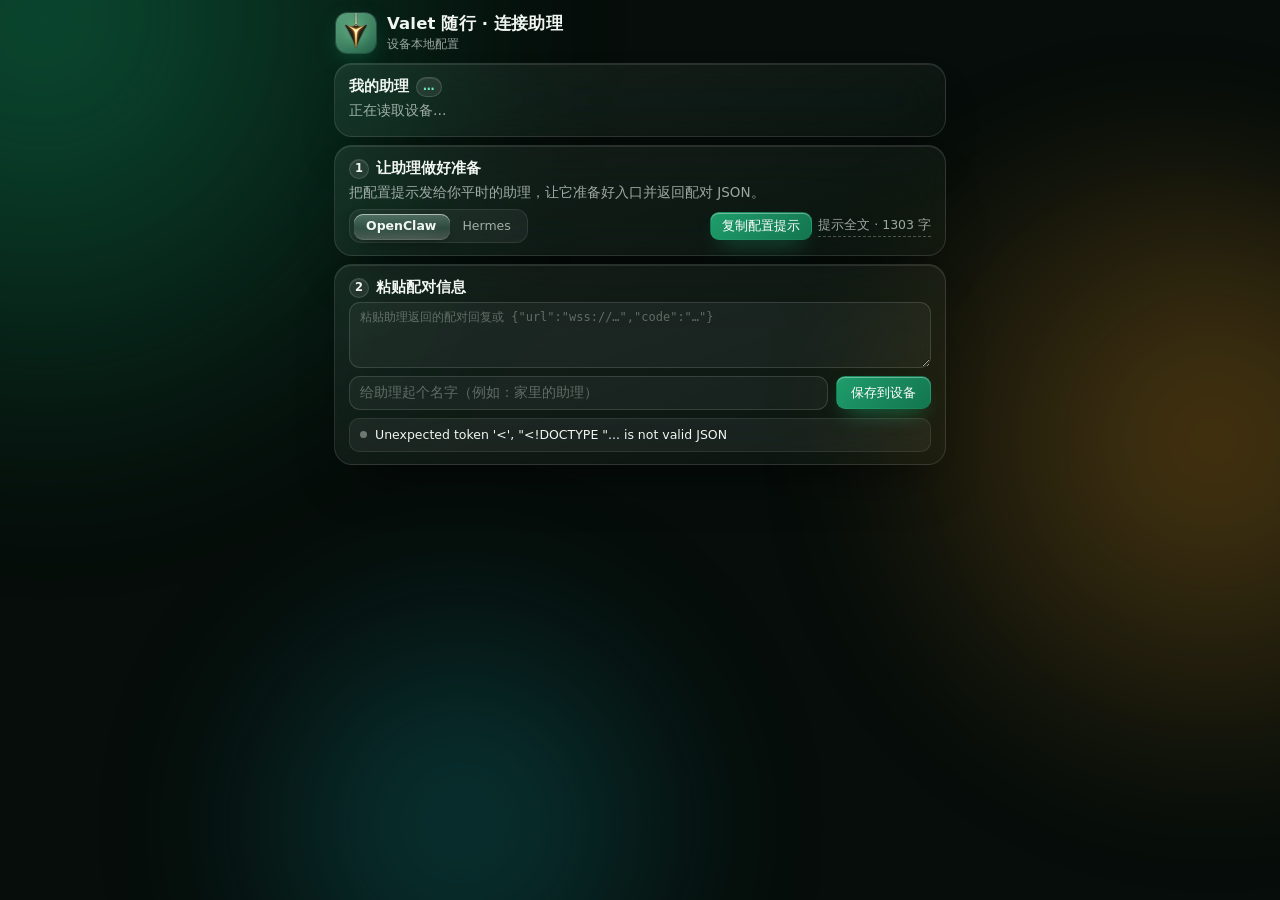
==== sim/valet_setup.html @ 517bbc26 "Setup page and sim: compact dark emerald glass UI, Valet badge icon, shared setup HTML" ====
<!doctype html><html lang="zh-CN"><meta charset="utf-8"><meta name="viewport" content="width=device-width,initial-scale=1,viewport-fit=cover"><meta name="color-scheme" content="dark"><meta name="theme-color" content="#060d0a"><title>Valet 随行 · 连接助理</title><link rel="icon" href="[data-uri]">
<style>
@property --a{syntax:'<angle>';inherits:false;initial-value:0deg}
:root{--ink:#f1f6f3;--sub:rgba(232,242,237,.66);--line:rgba(255,255,255,.11);--base:#060d0a;--ok:#34d399;--warn:#fbbf24;--bad:#fb7185;--accent:#6ee7b7;--accent-2:#34d399;--gold:#f6c467;--ease:cubic-bezier(.2,.8,.2,1)}
*{box-sizing:border-box}
html{scroll-behavior:smooth;background:var(--base)}
body{margin:0;min-height:100vh;color:var(--ink);font:13.5px/1.45 -apple-system,BlinkMacSystemFont,"PingFang SC","Hiragino Sans GB","Microsoft YaHei",system-ui,sans-serif;-webkit-font-smoothing:antialiased}
/* 背景：深松墨底上三团翠玉绿、暖琥珀金、青碧色柔光，暗色毛玻璃透出呼应图标的温润光泽 */
.ambient{position:fixed;inset:0;z-index:-1;overflow:hidden;pointer-events:none}
.ambient i{position:absolute;border-radius:50%;filter:blur(70px)}
.ambient .b1{width:64vmax;height:64vmax;left:-16vmax;top:-18vmax;background:radial-gradient(circle at 30% 30%,#108558 0,transparent 62%);opacity:.55;animation:drift 26s ease-in-out infinite alternate}
.ambient .b2{width:58vmax;height:58vmax;right:-18vmax;top:16vh;background:radial-gradient(circle at 60% 40%,#b4781e 0,transparent 60%);opacity:.42;animation:drift 32s ease-in-out infinite alternate-reverse}
.ambient .b3{width:52vmax;height:52vmax;left:10vw;bottom:-20vmax;background:radial-gradient(circle,#0d7478 0,transparent 60%);opacity:.45;animation:drift 38s ease-in-out infinite alternate}
@keyframes drift{to{transform:translate(6vmax,4vmax) scale(1.08)}}
main{max-width:640px;margin:auto;padding:12px 14px 20px}
button,input,textarea,select{font:inherit;color:inherit}
header{display:flex;align-items:center;gap:11px;margin:0 2px 10px}
.logo{width:40px;height:40px;border-radius:11px;display:block;flex:none;box-shadow:0 8px 22px -6px rgba(16,133,88,.55),0 0 0 1px rgba(255,255,255,.16)}
h1{font-size:16.5px;margin:0;letter-spacing:.01em;color:var(--ink)}
header p{margin:0;color:var(--sub);font-size:12px}
h2{font-size:14.5px;margin:0;color:var(--ink)}
p{margin:3px 0;color:var(--sub)}
.card{position:relative;margin:8px 0;padding:12px 14px;border-radius:18px;background:linear-gradient(160deg,rgba(255,255,255,.078),rgba(255,255,255,.03));border:1px solid var(--line);box-shadow:inset 0 1px 0 rgba(255,255,255,.1),0 28px 56px -28px rgba(0,0,0,.65);-webkit-backdrop-filter:blur(24px) saturate(1.65);backdrop-filter:blur(24px) saturate(1.65)}
.head{display:flex;align-items:center;gap:7px;margin-bottom:4px}
.num,.count{height:20px;border-radius:10px;display:inline-flex;align-items:center;justify-content:center;font-size:11.5px;font-weight:600;background:rgba(255,255,255,.08);color:var(--ink);border:1px solid rgba(255,255,255,.14);box-shadow:inset 0 1px 0 rgba(255,255,255,.1);flex:none}
.num{width:20px}
.count{min-width:20px;padding:0 6px;color:var(--accent)}
/* 聚光 + 倾斜（参照 printer.local） */
.spot{transform:perspective(1000px) rotateX(var(--rx,0deg)) rotateY(var(--ry,0deg));transition:transform .6s var(--ease)}
.spot.live{transition:transform .12s linear}
.spot::before,.spot::after{content:"";position:absolute;inset:0;border-radius:inherit;pointer-events:none;opacity:0;transition:opacity .5s var(--ease)}
.spot::before{background:radial-gradient(320px circle at var(--mx,50%) var(--my,50%),rgba(110,231,183,.13),transparent 60%)}
.spot::after{inset:-1px;padding:1px;background:radial-gradient(220px circle at var(--mx,50%) var(--my,50%),rgba(209,250,229,.9),rgba(246,196,103,.38) 42%,transparent 68%);-webkit-mask:linear-gradient(#000 0 0) content-box,linear-gradient(#000 0 0);-webkit-mask-composite:xor;mask:linear-gradient(#000 0 0) content-box exclude,linear-gradient(#000 0 0)}
.spot.live::before,.spot.live::after{opacity:1}
.spot>*{position:relative;z-index:1}
/* 助理卡片 */
.item{position:relative;margin-top:6px;padding:8px 11px;border-radius:13px;background:rgba(255,255,255,.045);border:1px solid var(--line);box-shadow:inset 0 1px 0 rgba(255,255,255,.07);display:flex;align-items:center;justify-content:space-between;gap:10px;flex-wrap:wrap}
.item-info{min-width:160px;flex:1}
.item.cur{background:linear-gradient(160deg,rgba(16,133,88,.22),rgba(246,196,103,.07));border-color:rgba(110,231,183,.3)}
.item h3{margin:0;font-size:14px;display:flex;align-items:center;gap:6px;flex-wrap:wrap;color:var(--ink)}
.tag{font-size:11px;font-weight:600;padding:0 7px;border-radius:7px;background:rgba(52,211,153,.18);color:#a7f3d0;border:1px solid rgba(110,231,183,.32)}
.meta{display:flex;align-items:center;gap:8px;flex-wrap:wrap;margin-top:1px}
.item small{color:var(--sub);overflow-wrap:anywhere;font-size:12px}
.state{display:inline-flex;align-items:center;gap:5px;font-size:12px;color:var(--sub)}
.state i{width:6px;height:6px;border-radius:50%;background:var(--ok);box-shadow:0 0 0 3px rgba(52,211,153,.16),0 0 10px rgba(52,211,153,.65)}
.state.off i{background:var(--warn);box-shadow:0 0 0 3px rgba(251,191,36,.16),0 0 10px rgba(251,191,36,.5)}
/* 边缘流光 */
.beam{position:absolute;inset:-1px;border-radius:inherit;padding:1.5px;pointer-events:none;z-index:2;background:conic-gradient(from var(--a),transparent 0 250deg,#5eead4 300deg,#6ee7b7 328deg,#f6c467 350deg,transparent 360deg);-webkit-mask:linear-gradient(#000 0 0) content-box,linear-gradient(#000 0 0);-webkit-mask-composite:xor;mask:linear-gradient(#000 0 0) content-box exclude,linear-gradient(#000 0 0);animation:beam 4.5s linear infinite}
.beam+.beam{filter:blur(10px);opacity:.75}
@keyframes beam{to{--a:360deg}}
/* 按钮 */
.actions{display:flex;flex-wrap:wrap;align-items:center;gap:6px;margin-top:6px}
.item .actions{margin-top:0}
.bar-row{display:flex;flex-wrap:wrap;align-items:center;justify-content:space-between;gap:8px;margin-top:6px}
.bar-row .actions{margin-top:0}
.btn{border:1px solid rgba(255,255,255,.14);background:rgba(255,255,255,.06);color:var(--ink);border-radius:9px;padding:4px 11px;font-size:12.5px;cursor:pointer;box-shadow:inset 0 1px 0 rgba(255,255,255,.09);transition:transform .2s var(--ease),background .2s,border-color .2s}
.btn:hover{background:rgba(255,255,255,.11);border-color:rgba(255,255,255,.24)}
.btn:active{transform:scale(.97)}
.btn.primary{border-color:transparent;color:#fff;background:linear-gradient(135deg,#1f9d6b,#13754f);box-shadow:inset 0 1px 0 rgba(255,255,255,.35),0 10px 22px -10px rgba(31,157,107,.85)}
.btn.primary:hover{filter:brightness(1.08)}
.btn.quiet{border-color:transparent;background:transparent;box-shadow:none;color:var(--sub);padding:4px 6px}
.btn.quiet:hover{color:var(--ink);background:rgba(255,255,255,.06)}
.btn.danger{color:#fff;background:rgba(239,68,68,.82);border-color:transparent}
.btn:disabled{opacity:.45;pointer-events:none}
.link{border:0;background:none;padding:2px 0;font-size:12.5px;color:var(--sub);cursor:pointer;display:inline-flex;align-items:center;gap:4px;border-bottom:1px dashed rgba(255,255,255,.26);border-radius:0}
.link:hover{color:var(--ink)}
/* 液态玻璃胶囊 */
.seg{position:relative;display:inline-flex;padding:3px;border-radius:12px;background:rgba(255,255,255,.05);border:1px solid rgba(255,255,255,.09)}
.seg button{position:relative;z-index:1;border:0;background:none;padding:4px 13px;border-radius:9px;font-size:12.5px;cursor:pointer;color:var(--sub);transition:color .3s}
.seg button[aria-pressed=true]{color:var(--ink);font-weight:600}
.cap{position:absolute;left:0;top:0;border-radius:9px;background:linear-gradient(rgba(180,245,215,.25),rgba(110,231,183,.09) 55%,rgba(255,255,255,.14));-webkit-backdrop-filter:blur(12px) saturate(1.9);backdrop-filter:blur(12px) saturate(1.9);box-shadow:inset 0 1px 0 rgba(255,255,255,.55),inset 0 -1px 1px rgba(255,255,255,.12),inset 0 0 12px rgba(255,255,255,.06),0 6px 18px -6px rgba(0,0,0,.55);pointer-events:none;transform-origin:center;will-change:transform}
textarea,input{display:block;width:100%;border:1px solid rgba(255,255,255,.13);border-radius:11px;padding:6px 10px;background:rgba(255,255,255,.045);color:var(--ink);outline:none;transition:border-color .2s,box-shadow .2s,background .2s}
textarea::placeholder,input::placeholder{color:rgba(232,242,237,.34)}
textarea:focus,input:focus{border-color:rgba(110,231,183,.65);background:rgba(255,255,255,.07);box-shadow:0 0 0 3px rgba(52,211,153,.18)}
textarea{min-height:48px;resize:vertical;font-family:ui-monospace,SFMono-Regular,Menlo,monospace;font-size:12px}
label{display:block;margin:6px 0 3px;font-size:12px;font-weight:600}
.save-row{display:flex;align-items:center;gap:8px;margin-top:8px}
.save-row input{flex:1;min-width:0}
.save-row .btn{flex:none;height:33px;padding:0 14px}
.status{display:flex;gap:8px;align-items:flex-start;margin-top:8px;padding:7px 10px;border-radius:10px;background:rgba(255,255,255,.05);border:1px solid rgba(255,255,255,.09);white-space:pre-wrap;overflow-wrap:anywhere;color:var(--ink);font-size:12.5px}
.status[hidden]{display:none}
.status i{flex:none;width:7px;height:7px;border-radius:50%;margin-top:5px;background:rgba(232,242,237,.4)}
.status.ok i{background:var(--ok);box-shadow:0 0 10px var(--ok)}.status.wait i{background:var(--warn);box-shadow:0 0 10px var(--warn);animation:pulse 1.4s ease-in-out infinite}.status.bad i{background:var(--bad);box-shadow:0 0 10px var(--bad)}
@keyframes pulse{50%{transform:scale(.6);opacity:.5}}
.note{font-size:12px}
.note:empty{display:none}
/* 原位展开 */
.veil{position:fixed;inset:0;z-index:40;background:rgba(4,10,7,.58);-webkit-backdrop-filter:blur(6px);backdrop-filter:blur(6px);opacity:0;transition:opacity .4s var(--ease)}
.veil.on{opacity:1}
.sheet{position:fixed;z-index:41;display:flex;flex-direction:column;overflow:hidden;background:rgba(14,28,22,.85);-webkit-backdrop-filter:blur(28px) saturate(1.8);backdrop-filter:blur(28px) saturate(1.8);border-radius:20px;border:1px solid rgba(255,255,255,.16);box-shadow:inset 0 1px 0 rgba(255,255,255,.14),0 30px 80px -20px rgba(0,0,0,.8)}
.sheet .in{display:flex;flex-direction:column;gap:10px;padding:16px;height:100%;opacity:0;transition:opacity .25s}
.sheet.open .in{opacity:1;transition-delay:.18s}
.sheet textarea{flex:1;min-height:0}
.sheet .bar{display:flex;align-items:center;gap:8px}
.sheet .bar h2{margin-right:auto}
.x{width:30px;height:30px;border-radius:50%;border:1px solid rgba(255,255,255,.14);background:rgba(255,255,255,.06);cursor:pointer;font-size:16px;line-height:1}
@media (prefers-reduced-motion:reduce){.beam,.ambient i{animation:none}.beam{--a:200deg}.spot,.spot.live{transform:none}html{scroll-behavior:auto}}
@media (max-width:480px){.card{padding:12px 13px;border-radius:16px}}
</style>
<div class="ambient" aria-hidden="true"><i class="b1"></i><i class="b2"></i><i class="b3"></i></div>
<main>
<header><img class="logo" src="[data-uri]" alt="Valet"><div><h1>Valet 随行 · 连接助理</h1><p>设备本地配置</p></div></header>
<section class="card spot" id="mine"><div class="head"><h2>我的助理</h2><span class="count" id="count">…</span></div><div id="list"><p>正在读取设备…</p></div></section>
<section class="card spot" id="prep"><div class="head"><span class="num">1</span><h2>让助理做好准备</h2></div><p>把配置提示发给你平时的助理，让它准备好入口并返回配对 JSON。</p>
<div class="bar-row"><div class="seg" id="backend" role="group" aria-label="助理类型"><span class="cap"></span><button data-v="openclaw" aria-pressed="true">OpenClaw</button><button data-v="hermes" aria-pressed="false">Hermes</button></div><div class="actions"><button id="copy" class="btn primary">复制配置提示</button><button id="more" class="link">提示全文 · <span id="len"></span> 字</button></div></div><p id="copied" class="note" role="status"></p></section>
<section class="card spot" id="paste"><div class="head"><span class="num">2</span><h2>粘贴配对信息</h2></div><textarea id="reply" rows="3" aria-label="配对信息" placeholder='粘贴助理返回的配对回复或 {"url":"wss://…","code":"…"}'></textarea><div class="save-row"><input id="name" maxlength="32" aria-label="助理名字" placeholder="给助理起个名字（例如：家里的助理）"><button id="save" class="btn primary">保存到设备</button></div><div class="status" id="statusBox" hidden><i></i><span id="status" role="status"></span></div></section>
</main>
<script>
const $=id=>document.getElementById(id);let token=location.hash.slice(1);if(!token)token=window.prompt('输入设备屏幕上的访问码')||'';history.replaceState(null,'',location.pathname);let busy=false;let current=[];let backend='openclaw';
const still=matchMedia('(prefers-reduced-motion:reduce)').matches,fine=matchMedia('(hover:hover) and (pointer:fine)').matches;
const prefix=`请在运行网关的主机上帮我配置 Valet 随行（Metalio E-Ink4 Plus）。我已安装并通过聊天窗口使用你的助手。先检查现有部署，复用正常配置；缺少组件时请实际检查项目文档。修改前备份，说明会影响当前连接的重启。不要自动升级宿主、购买资源或覆盖其他助手。\n\n设备仓库：https://github.com/vangie/valet-e-ink4-plus\n共享网关固定版本：v0.2.0，提交 d935cf3c90c51fd783d9d327cbfc86457771c83f\n正式包与 SHA256SUMS.txt：https://github.com/vangie/valet-gateway/releases/tag/v0.2.0\n插件包版本仍为 0.8.0，与共享仓库版本分开编号。\n固件使用 Passport v1 签名设备协议，支持提问和实时通话。请使用共享网关项目 https://github.com/vangie/valet-gateway 中的匹配插件，保留原有 Passport 兼容性。首次连接可能需要批准新设备；网页保存配置不等于设备语音测试通过。\n\n`;
function promptText(){return prefix+(backend==='openclaw'?`后端是 OpenClaw。参考 https://github.com/vangie/valet-gateway 的 tools/openclaw 文档，确认实际 Release、插件兼容范围及 passport-realtime、/passport/v1 接口。若需安装，按固定版本文档安装并核对发布校验信息，不能只凭插件名猜安装命令。确认插件与公网入口就绪后，再使用该版本支持的 openclaw qr --json --no-ascii --limited --url '<实际已验证的公网 WSS 地址>' 获取 gatewayUrl 与 setupCode。不要输出管理员 token。`:`后端是 Hermes。参考 https://github.com/vangie/valet-gateway 的 tools/hermes 文档，核对活动 home/profile 和实际插件版本。按版本文档启用 ai-passport-hermes 平台。配对使用该插件实际存在的 passport_auth.py 和活动 home；先核对 --help，再执行 pair --url '<实际已验证的公网 WSS 地址>'。不要套用 OpenClaw 的 qr 命令。`)+`\n\n网络：设备会通过 Wi-Fi 或 4G 直连。复用证书有效、持久的公网 wss:// 入口，保留真实端口与 WebSocket 路径。检查 DNS、TLS、WebSocket 升级与鉴权挑战；HTTP 网页可打开不代表语音可用。不得关闭证书校验或允许匿名访问。缺少登录或资源时明确指出我需要做的一步。\n\n能力：分别报告提问、实时语音和工具调用是否就绪，缺少实时语音不影响保存配置。阅读上下文与带书通话由 v0.2.0 能力协商启用，按书与独立会话隔离。问答播报在插件内选择 OpenAI speech，复用已有私有凭据文件或环境变量，不改全局 TTS；不要宣称未经设备验收的能力已实测。正文不默认写长期记忆。\n\n回复：简要报告实际版本、复用或新增项、尚未验证的事项。成功签发后提供一行真实 JSON：{"url":"gatewayUrl 实际值","code":"setupCode 实际值"}，另给助理名称。配对码应包含 url 与 bootstrapToken，可带 oc-pair:// 前缀。不要输出模型 Key、隧道密钥、长期 device token，不使用第三方二维码服务。受阻时只报告阻碍，不编造配对码。`}
// 液态玻璃胶囊：滑向新位置，途中沿移动方向拉长，到位弹一下
function glass(track){const cap=track.querySelector('.cap');let x=null;return(el,anim=true)=>{const t=track.getBoundingClientRect(),r=el.getBoundingClientRect(),nx=r.left-t.left;Object.assign(cap.style,{width:r.width+'px',height:r.height+'px',top:(r.top-t.top)+'px'});const to=`translateX(${nx}px)`;if(x===null||!anim||still||Math.abs(nx-x)<1){cap.getAnimations().forEach(a=>a.cancel());cap.style.transform=to;x=nx;return}const d=nx-x,s=1+Math.min(Math.abs(d)/r.width*.5,.8),o=Math.sign(d)*Math.min(10,Math.abs(d)*.12);const io='cubic-bezier(.45,0,.25,1)',sp='cubic-bezier(.3,.6,.4,1)';cap.animate([{transform:`translateX(${x}px)`,easing:io},{transform:`translateX(${x+d*.55}px) scaleX(${s}) scaleY(.9)`,offset:.4,easing:io},{transform:`translateX(${nx+o}px) scaleX(.94) scaleY(1.06)`,offset:.68,easing:sp},{transform:`translateX(${nx-o*.3}px) scaleX(1.02) scaleY(.98)`,offset:.85,easing:sp},{transform:to}],{duration:680});cap.style.transform=to;x=nx}}
const segCap=glass($('backend'));
function setBackend(v,anim){backend=v;for(const b of $('backend').querySelectorAll('button'))b.setAttribute('aria-pressed',b.dataset.v===v);segCap($('backend').querySelector(`[data-v=${v}]`),anim);$('len').textContent=promptText().length;if(sheet)sheet.querySelector('textarea').value=promptText()}
$('backend').onclick=e=>{const b=e.target.closest('button');if(b&&b.dataset.v!==backend)setBackend(b.dataset.v,true)};
// 聚光 + 不超过 4 度的倾斜，移开平滑复原
function rest(el){el.classList.remove('live');el.style.setProperty('--rx','0deg');el.style.setProperty('--ry','0deg')}
function spot(el){if(!fine||still)return;el.addEventListener('pointermove',e=>{if(e.target.closest('.spot')!==el)return rest(el);const r=el.getBoundingClientRect(),px=(e.clientX-r.left)/r.width,py=(e.clientY-r.top)/r.height;el.classList.add('live');el.style.setProperty('--mx',px*100+'%');el.style.setProperty('--my',py*100+'%');el.style.setProperty('--ry',((px-.5)*8).toFixed(2)+'deg');el.style.setProperty('--rx',((.5-py)*8).toFixed(2)+'deg')});el.addEventListener('pointerleave',()=>rest(el))}
document.querySelectorAll('.spot').forEach(spot);
// 复制提示
$('copy').onclick=async()=>{try{await navigator.clipboard.writeText(promptText());$('copied').textContent='已复制。发给你平时聊天的助理，再把它返回的配对信息粘到下面。'}catch{openSheet(true);$('copied').textContent='本地 HTTP 网页需要手动复制：提示全文已选中，请使用系统的复制菜单。'}};
// 点击原位放大为详情，关闭原路收回
let sheet=null,veil=null,origin=null;
function rectOf(r){return{left:r.left+'px',top:r.top+'px',width:r.width+'px',height:r.height+'px'}}
function target(){const w=Math.min(innerWidth-32,640),h=Math.min(innerHeight-48,620);return{left:(innerWidth-w)/2+'px',top:(innerHeight-h)/2+'px',width:w+'px',height:h+'px'}}
function openSheet(select){if(sheet)return;origin=$('more');const from=origin.getBoundingClientRect();veil=document.createElement('div');veil.className='veil';veil.onclick=closeSheet;sheet=document.createElement('div');sheet.className='sheet';sheet.setAttribute('role','dialog');sheet.setAttribute('aria-label','提示全文');sheet.innerHTML='<div class="in"><div class="bar"><h2>提示全文</h2><button class="btn primary" data-c>复制</button><button class="x" data-x aria-label="关闭">×</button></div><textarea readonly></textarea><p class="note">发给你平时聊天的助理。提示里没有任何密钥。</p></div>';sheet.querySelector('textarea').value=promptText();sheet.querySelector('[data-x]').onclick=closeSheet;sheet.querySelector('[data-c]').onclick=()=>$('copy').click();document.body.append(veil,sheet);const end=target();Object.assign(sheet.style,end);origin.style.visibility='hidden';requestAnimationFrame(()=>{veil.classList.add('on');sheet.classList.add('open')});if(!still)sheet.animate([{...rectOf(from),borderRadius:'10px',opacity:.6},{...end,borderRadius:'22px',opacity:1}],{duration:480,easing:'cubic-bezier(.2,.9,.25,1.05)'});const ta=sheet.querySelector('textarea');if(select)setTimeout(()=>{ta.focus();ta.select()},still?0:420)}
function closeSheet(){if(!sheet)return;const s=sheet,v=veil;sheet=veil=null;s.classList.remove('open');v.classList.remove('on');const done=()=>{s.remove();v.remove();origin.style.visibility=''};if(still)return done();const to=origin.getBoundingClientRect();s.animate([{left:s.style.left,top:s.style.top,width:s.style.width,height:s.style.height,borderRadius:'22px',opacity:1},{...rectOf(to),borderRadius:'10px',opacity:.4}],{duration:380,easing:'cubic-bezier(.4,0,.2,1)'}).onfinish=done}
$('more').onclick=()=>openSheet(false);addEventListener('keydown',e=>{if(e.key==='Escape')closeSheet()});addEventListener('resize',()=>{if(sheet)Object.assign(sheet.style,target())});
// 设备接口
// 嵌在模拟界面（sim/）里时走它给的假接口；单独打开时就是设备
let send=(u,o)=>fetch(u,o);try{if(parent!==window&&parent.ValetSetupApi)send=parent.ValetSetupApi}catch{}
async function request(method='GET',data){const r=await send('/api/assistants',{method,headers:{'X-Valet-Setup':token,...(data?{'Content-Type':'application/json'}:{})},...(data?{body:JSON.stringify(data)}:{})});const result=await r.json();if(!r.ok)throw Error(result.error||'设备返回错误');return result}
function message(text,paired){const box=$('statusBox');if(!text){box.hidden=true;return}box.hidden=false;$('status').textContent=text;box.className='status '+(paired||/已连接/.test(text)?'ok':/正在|请在助理|已保存|稍候/.test(text)?'wait':/未保存|错误|失败|连不上|过期|繁忙|请粘贴|起个名字/.test(text)?'bad':'')}
function button(text,fn,cls=''){const b=document.createElement('button');b.className='btn '+cls;b.textContent=text;b.onclick=fn;return b}
function el(tag,cls,text){const e=document.createElement(tag);if(cls)e.className=cls;if(text!=null)e.textContent=text;return e}
function host(url){try{return new URL(url).host}catch{return url}}
let removing=null,removeTimer;
async function load(){const data=await request();current=data.items;busy=data.saving;$('save').disabled=busy;$('count').textContent=data.items.length;$('list').replaceChildren();for(const a of data.items){const cur=a.id===data.active,row=el('article','item spot'+(cur?' cur':''));if(cur&&!still)row.append(el('i','beam'),el('i','beam'));const info=el('div','item-info'),h=el('h3',null,a.name);if(cur)h.append(el('span','tag','当前使用'));const st=el('span','state'+(a.paired?'':' off'));st.append(el('i'),document.createTextNode(a.paired?'已连接':'还没连上'));const meta=el('div','meta');meta.append(el('small',null,a.backend+' · '+host(a.url)),st);info.append(h,meta);const actions=el('div','actions');if(!cur)actions.append(button('使用',()=>mutate({action:'select',id:a.id})));actions.append(button('改名',()=>{const name=(window.prompt('新的名字（最多 32 个字）',a.name)||'').trim();if(name&&name!==a.name)mutate({action:'rename',id:a.id,name})}));actions.append(removing===a.id?button('确认移除',()=>{removing=null;mutate({action:'remove',id:a.id})},'danger'):button('移除',()=>{removing=a.id;clearTimeout(removeTimer);removeTimer=setTimeout(()=>{removing=null;load().catch(()=>{})},4000);load().catch(()=>{})},'quiet'));row.append(info,actions);spot(row);$('list').append(row)}if(!data.items.length)$('list').replaceChildren(el('p',null,'还没有助理，在下面添加第一个。'));if(data.note)message(data.note,data.paired);return data}
async function mutate(data){if(busy)return;busy=true;$('save').disabled=true;try{await request('POST',data);message('正在保存…');let result;for(let i=0;i<20;i++){await new Promise(r=>setTimeout(r,500));result=await load();if(!result.saving)break}if(result?.saving)message('设备仍在保存，请稍候；不要重复提交。');if(data.action==='add'&&!result?.saving&&!result?.note.startsWith('未保存')){$('reply').value='';watch()}}catch(e){message(e.message)}finally{busy=false;$('save').disabled=false}}
let watching=false;async function watch(){if(watching)return;watching=true;try{for(let i=0;i<150;i++){await new Promise(r=>setTimeout(r,2000));if(busy)continue;const d=await load();if(d.paired||!(d.note.startsWith('请在助理')||d.note.startsWith('已保存')||d.note.startsWith('连不上')))break}}catch(e){message(e.message)}finally{watching=false}}
$('save').onclick=()=>{try{const raw=$('reply').value.trim();let reply;try{reply=JSON.parse(raw)}catch{const candidates=raw.match(/\{[^{}]*\}/g)||[];reply=candidates.map(s=>{try{return JSON.parse(s)}catch{return null}}).find(v=>v&&(v.url||v.gatewayUrl)&&(v.code||v.setupCode));if(!reply)throw Error('请粘贴包含 url 和 code 的配对 JSON')}const name=$('name').value.trim();if(!name)throw Error('先给助理起个名字');mutate({action:'add',id:'new',name,backend:backend==='hermes'?'hermes':'openclaw',url:reply.url||reply.gatewayUrl||'',code:reply.code||reply.setupCode||''})}catch(e){message(e.message)}};
setBackend('openclaw',false);addEventListener('resize',()=>setBackend(backend,false));
load().catch(e=>message(e.message));
</script></html>
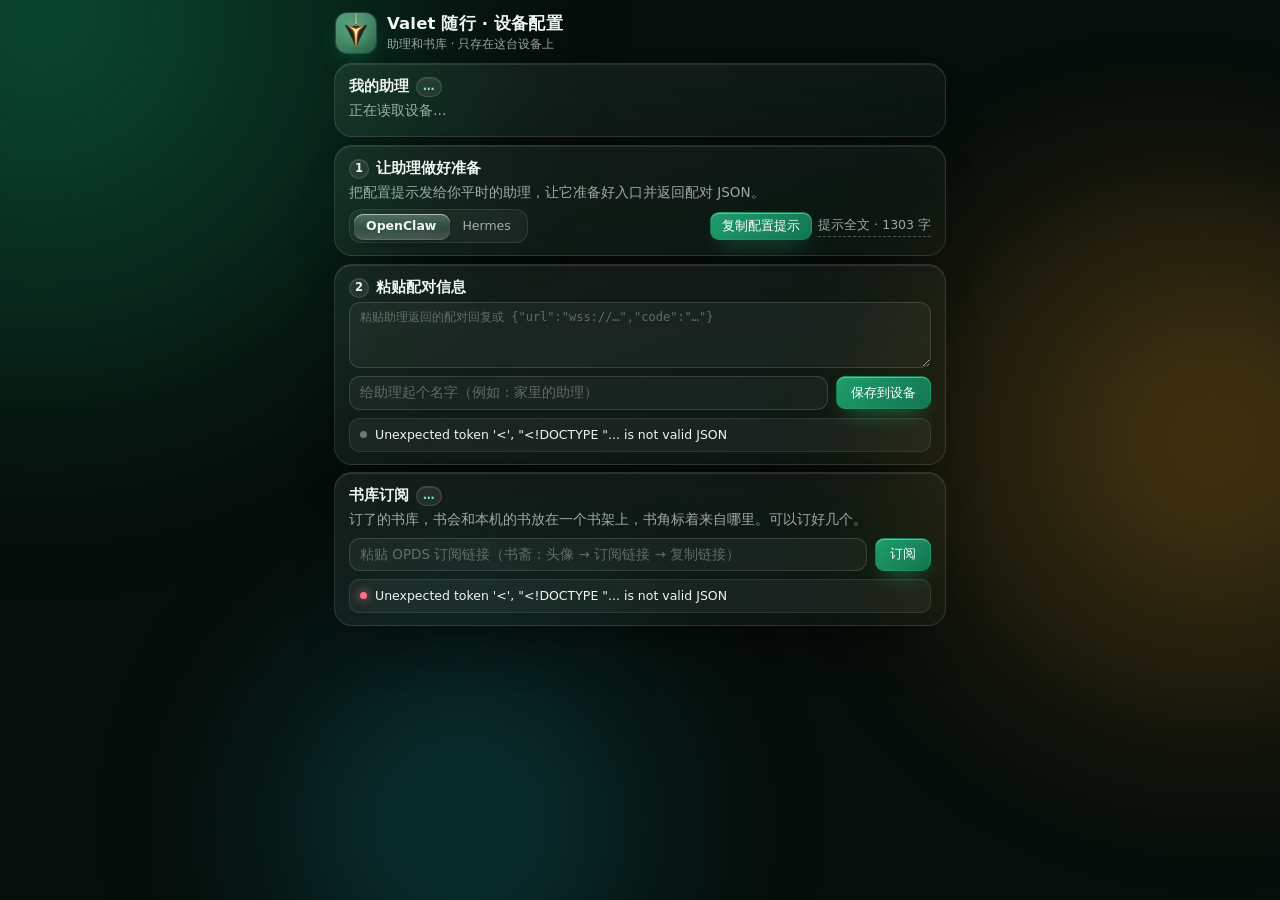
==== commit 92551315: "Setup page: 书库订阅 card The device's setup page gets a 书库订阅 card next to the assistants: it lists the " ====
--- a/sim/valet_setup.html
+++ b/sim/valet_setup.html
@@ -99,14 +99,15 @@
 </style>
 <div class="ambient" aria-hidden="true"><i class="b1"></i><i class="b2"></i><i class="b3"></i></div>
 <main>
-<header><img class="logo" src="[data-uri]" alt="Valet"><div><h1>Valet 随行 · 连接助理</h1><p>设备本地配置</p></div></header>
+<header><img class="logo" src="[data-uri]" alt="Valet"><div><h1>Valet 随行 · 设备配置</h1><p>助理和书库 · 只存在这台设备上</p></div></header>
 <section class="card spot" id="mine"><div class="head"><h2>我的助理</h2><span class="count" id="count">…</span></div><div id="list"><p>正在读取设备…</p></div></section>
 <section class="card spot" id="prep"><div class="head"><span class="num">1</span><h2>让助理做好准备</h2></div><p>把配置提示发给你平时的助理，让它准备好入口并返回配对 JSON。</p>
 <div class="bar-row"><div class="seg" id="backend" role="group" aria-label="助理类型"><span class="cap"></span><button data-v="openclaw" aria-pressed="true">OpenClaw</button><button data-v="hermes" aria-pressed="false">Hermes</button></div><div class="actions"><button id="copy" class="btn primary">复制配置提示</button><button id="more" class="link">提示全文 · <span id="len"></span> 字</button></div></div><p id="copied" class="note" role="status"></p></section>
 <section class="card spot" id="paste"><div class="head"><span class="num">2</span><h2>粘贴配对信息</h2></div><textarea id="reply" rows="3" aria-label="配对信息" placeholder='粘贴助理返回的配对回复或 {"url":"wss://…","code":"…"}'></textarea><div class="save-row"><input id="name" maxlength="32" aria-label="助理名字" placeholder="给助理起个名字（例如：家里的助理）"><button id="save" class="btn primary">保存到设备</button></div><div class="status" id="statusBox" hidden><i></i><span id="status" role="status"></span></div></section>
+<section class="card spot" id="library"><div class="head"><h2>书库订阅</h2><span class="count" id="libCount">…</span></div><p>订了的书库，书会和本机的书放在一个书架上，书角标着来自哪里。可以订好几个。</p><div id="libList"></div><div class="save-row"><input id="libUrl" aria-label="订阅链接" placeholder="粘贴 OPDS 订阅链接（书斋：头像 → 订阅链接 → 复制链接）"><button id="libAdd" class="btn primary">订阅</button></div><div class="status" id="libBox" hidden><i></i><span id="libStatus" role="status"></span></div></section>
 </main>
 <script>
-const $=id=>document.getElementById(id);let token=location.hash.slice(1);if(!token)token=window.prompt('输入设备屏幕上的访问码')||'';history.replaceState(null,'',location.pathname);let busy=false;let current=[];let backend='openclaw';
+const $=id=>document.getElementById(id);const jumpTo=new URLSearchParams(location.search).get('to');let token=location.hash.slice(1);if(!token)token=window.prompt('输入设备屏幕上的访问码')||'';history.replaceState(null,'',location.pathname);let busy=false;let current=[];let backend='openclaw';
 const still=matchMedia('(prefers-reduced-motion:reduce)').matches,fine=matchMedia('(hover:hover) and (pointer:fine)').matches;
 const prefix=`请在运行网关的主机上帮我配置 Valet 随行（Metalio E-Ink4 Plus）。我已安装并通过聊天窗口使用你的助手。先检查现有部署，复用正常配置；缺少组件时请实际检查项目文档。修改前备份，说明会影响当前连接的重启。不要自动升级宿主、购买资源或覆盖其他助手。\n\n设备仓库：https://github.com/vangie/valet-e-ink4-plus\n共享网关固定版本：v0.2.0，提交 d935cf3c90c51fd783d9d327cbfc86457771c83f\n正式包与 SHA256SUMS.txt：https://github.com/vangie/valet-gateway/releases/tag/v0.2.0\n插件包版本仍为 0.8.0，与共享仓库版本分开编号。\n固件使用 Passport v1 签名设备协议，支持提问和实时通话。请使用共享网关项目 https://github.com/vangie/valet-gateway 中的匹配插件，保留原有 Passport 兼容性。首次连接可能需要批准新设备；网页保存配置不等于设备语音测试通过。\n\n`;
 function promptText(){return prefix+(backend==='openclaw'?`后端是 OpenClaw。参考 https://github.com/vangie/valet-gateway 的 tools/openclaw 文档，确认实际 Release、插件兼容范围及 passport-realtime、/passport/v1 接口。若需安装，按固定版本文档安装并核对发布校验信息，不能只凭插件名猜安装命令。确认插件与公网入口就绪后，再使用该版本支持的 openclaw qr --json --no-ascii --limited --url '<实际已验证的公网 WSS 地址>' 获取 gatewayUrl 与 setupCode。不要输出管理员 token。`:`后端是 Hermes。参考 https://github.com/vangie/valet-gateway 的 tools/hermes 文档，核对活动 home/profile 和实际插件版本。按版本文档启用 ai-passport-hermes 平台。配对使用该插件实际存在的 passport_auth.py 和活动 home；先核对 --help，再执行 pair --url '<实际已验证的公网 WSS 地址>'。不要套用 OpenClaw 的 qr 命令。`)+`\n\n网络：设备会通过 Wi-Fi 或 4G 直连。复用证书有效、持久的公网 wss:// 入口，保留真实端口与 WebSocket 路径。检查 DNS、TLS、WebSocket 升级与鉴权挑战；HTTP 网页可打开不代表语音可用。不得关闭证书校验或允许匿名访问。缺少登录或资源时明确指出我需要做的一步。\n\n能力：分别报告提问、实时语音和工具调用是否就绪，缺少实时语音不影响保存配置。阅读上下文与带书通话由 v0.2.0 能力协商启用，按书与独立会话隔离。问答播报在插件内选择 OpenAI speech，复用已有私有凭据文件或环境变量，不改全局 TTS；不要宣称未经设备验收的能力已实测。正文不默认写长期记忆。\n\n回复：简要报告实际版本、复用或新增项、尚未验证的事项。成功签发后提供一行真实 JSON：{"url":"gatewayUrl 实际值","code":"setupCode 实际值"}，另给助理名称。配对码应包含 url 与 bootstrapToken，可带 oc-pair:// 前缀。不要输出模型 Key、隧道密钥、长期 device token，不使用第三方二维码服务。受阻时只报告阻碍，不编造配对码。`}
@@ -143,4 +144,12 @@
 $('save').onclick=()=>{try{const raw=$('reply').value.trim();let reply;try{reply=JSON.parse(raw)}catch{const candidates=raw.match(/\{[^{}]*\}/g)||[];reply=candidates.map(s=>{try{return JSON.parse(s)}catch{return null}}).find(v=>v&&(v.url||v.gatewayUrl)&&(v.code||v.setupCode));if(!reply)throw Error('请粘贴包含 url 和 code 的配对 JSON')}const name=$('name').value.trim();if(!name)throw Error('先给助理起个名字');mutate({action:'add',id:'new',name,backend:backend==='hermes'?'hermes':'openclaw',url:reply.url||reply.gatewayUrl||'',code:reply.code||reply.setupCode||''})}catch(e){message(e.message)}};
 setBackend('openclaw',false);addEventListener('resize',()=>setBackend(backend,false));
 load().catch(e=>message(e.message));
+// 书库订阅：/api/libraries。链接里带着这个人的密钥，页面上只显示地址的主机名。
+async function libRequest(method='GET',data){const r=await send('/api/libraries',{method,headers:{'X-Valet-Setup':token,...(data?{'Content-Type':'application/json'}:{})},...(data?{body:JSON.stringify(data)}:{})});const result=await r.json();if(!r.ok)throw Error(result.error||'设备返回错误');return result}
+function libMessage(text,kind){const box=$('libBox');if(!text){box.hidden=true;return}box.hidden=false;$('libStatus').textContent=text;box.className='status '+(kind||'')}
+let libRemoving=null,libTimer;
+async function libLoad(){const data=await libRequest();$('libCount').textContent=data.items.length;$('libList').replaceChildren();for(const b of data.items){const row=el('article','item spot'),info=el('div','item-info'),h=el('h3',null,b.name);h.append(el('span','tag',b.rich?'带进度':'OPDS'));const meta=el('div','meta');meta.append(el('small',null,host(b.url)+(b.member?' · '+b.member:'')));info.append(h,meta);const actions=el('div','actions');actions.append(libRemoving===b.id?button('确认移除',async()=>{libRemoving=null;try{await libRequest('POST',{action:'remove',id:b.id});libMessage('');await libLoad()}catch(e){libMessage(e.message,'bad')}},'danger'):button('移除',()=>{libRemoving=b.id;clearTimeout(libTimer);libTimer=setTimeout(()=>{libRemoving=null;libLoad().catch(()=>{})},4000);libLoad().catch(()=>{})},'quiet'));row.append(info,actions);spot(row);$('libList').append(row)}if(!data.items.length)$('libList').replaceChildren(el('p',null,'还没有订阅书库。'));return data}
+$('libAdd').onclick=async()=>{const url=$('libUrl').value.trim();if(!/^https?:\/\/\S+$/i.test(url))return libMessage('请粘贴 http 或 https 开头的订阅链接','bad');$('libAdd').disabled=true;libMessage('设备正在打开这个书库…','wait');try{const r=await libRequest('POST',{action:'add',url});$('libUrl').value='';libMessage('已订阅「'+r.name+'」。回到设备的书架就能看到它的书。','ok');await libLoad()}catch(e){libMessage(e.message,'bad')}finally{$('libAdd').disabled=false}};
+libLoad().catch(e=>libMessage(e.message,'bad'));
+if(jumpTo==='library')setTimeout(()=>$('library').scrollIntoView({block:'start'}),300);
 </script></html>
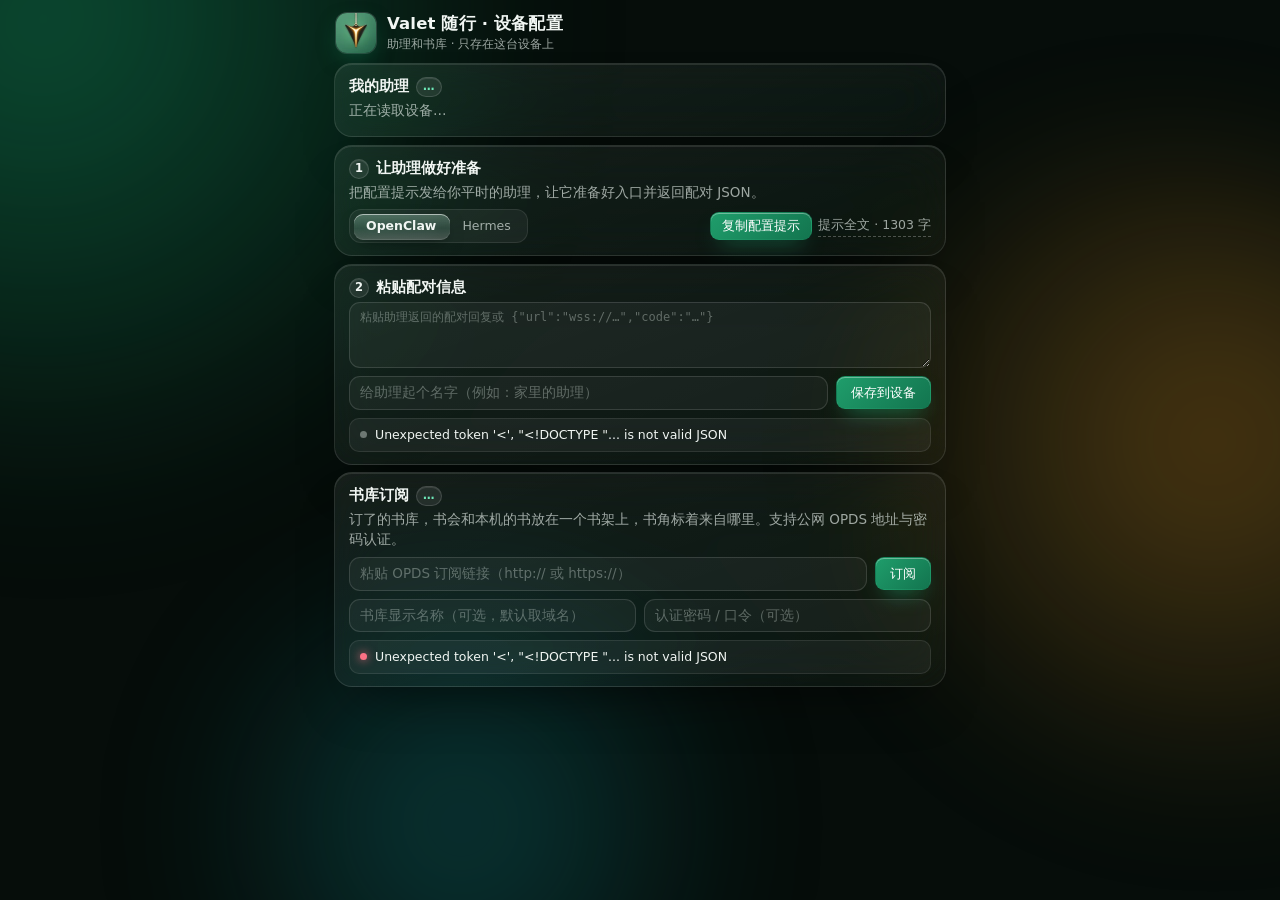
==== commit 672de062: "feat(shelf): add top-level book search, clean library config, and support OPDS auth" ====
--- a/sim/valet_setup.html
+++ b/sim/valet_setup.html
@@ -104,7 +104,7 @@
 <section class="card spot" id="prep"><div class="head"><span class="num">1</span><h2>让助理做好准备</h2></div><p>把配置提示发给你平时的助理，让它准备好入口并返回配对 JSON。</p>
 <div class="bar-row"><div class="seg" id="backend" role="group" aria-label="助理类型"><span class="cap"></span><button data-v="openclaw" aria-pressed="true">OpenClaw</button><button data-v="hermes" aria-pressed="false">Hermes</button></div><div class="actions"><button id="copy" class="btn primary">复制配置提示</button><button id="more" class="link">提示全文 · <span id="len"></span> 字</button></div></div><p id="copied" class="note" role="status"></p></section>
 <section class="card spot" id="paste"><div class="head"><span class="num">2</span><h2>粘贴配对信息</h2></div><textarea id="reply" rows="3" aria-label="配对信息" placeholder='粘贴助理返回的配对回复或 {"url":"wss://…","code":"…"}'></textarea><div class="save-row"><input id="name" maxlength="32" aria-label="助理名字" placeholder="给助理起个名字（例如：家里的助理）"><button id="save" class="btn primary">保存到设备</button></div><div class="status" id="statusBox" hidden><i></i><span id="status" role="status"></span></div></section>
-<section class="card spot" id="library"><div class="head"><h2>书库订阅</h2><span class="count" id="libCount">…</span></div><p>订了的书库，书会和本机的书放在一个书架上，书角标着来自哪里。可以订好几个。</p><div id="libList"></div><div class="save-row"><input id="libUrl" aria-label="订阅链接" placeholder="粘贴 OPDS 订阅链接（书斋：头像 → 订阅链接 → 复制链接）"><button id="libAdd" class="btn primary">订阅</button></div><div class="status" id="libBox" hidden><i></i><span id="libStatus" role="status"></span></div></section>
+<section class="card spot" id="library"><div class="head"><h2>书库订阅</h2><span class="count" id="libCount">…</span></div><p>订了的书库，书会和本机的书放在一个书架上，书角标着来自哪里。支持公网 OPDS 地址与密码认证。</p><div id="libList"></div><div class="save-row"><input id="libUrl" aria-label="订阅链接" placeholder="粘贴 OPDS 订阅链接（http:// 或 https://）"><button id="libAdd" class="btn primary">订阅</button></div><div class="save-row" style="margin-top:8px"><input id="libName" maxlength="24" aria-label="书库名称" placeholder="书库显示名称（可选，默认取域名）"><input id="libPass" type="password" maxlength="64" aria-label="认证密码或口令" placeholder="认证密码 / 口令（可选）"></div><div class="status" id="libBox" hidden><i></i><span id="libStatus" role="status"></span></div></section>
 </main>
 <script>
 const $=id=>document.getElementById(id);const jumpTo=new URLSearchParams(location.search).get('to');let token=location.hash.slice(1);if(!token)token=window.prompt('输入设备屏幕上的访问码')||'';history.replaceState(null,'',location.pathname);let busy=false;let current=[];let backend='openclaw';
@@ -148,8 +148,8 @@
 async function libRequest(method='GET',data){const r=await send('/api/libraries',{method,headers:{'X-Valet-Setup':token,...(data?{'Content-Type':'application/json'}:{})},...(data?{body:JSON.stringify(data)}:{})});const result=await r.json();if(!r.ok)throw Error(result.error||'设备返回错误');return result}
 function libMessage(text,kind){const box=$('libBox');if(!text){box.hidden=true;return}box.hidden=false;$('libStatus').textContent=text;box.className='status '+(kind||'')}
 let libRemoving=null,libTimer;
-async function libLoad(){const data=await libRequest();$('libCount').textContent=data.items.length;$('libList').replaceChildren();for(const b of data.items){const row=el('article','item spot'),info=el('div','item-info'),h=el('h3',null,b.name);h.append(el('span','tag',b.rich?'带进度':'OPDS'));const meta=el('div','meta');meta.append(el('small',null,host(b.url)+(b.member?' · '+b.member:'')));info.append(h,meta);const actions=el('div','actions');actions.append(libRemoving===b.id?button('确认移除',async()=>{libRemoving=null;try{await libRequest('POST',{action:'remove',id:b.id});libMessage('');await libLoad()}catch(e){libMessage(e.message,'bad')}},'danger'):button('移除',()=>{libRemoving=b.id;clearTimeout(libTimer);libTimer=setTimeout(()=>{libRemoving=null;libLoad().catch(()=>{})},4000);libLoad().catch(()=>{})},'quiet'));row.append(info,actions);spot(row);$('libList').append(row)}if(!data.items.length)$('libList').replaceChildren(el('p',null,'还没有订阅书库。'));return data}
-$('libAdd').onclick=async()=>{const url=$('libUrl').value.trim();if(!/^https?:\/\/\S+$/i.test(url))return libMessage('请粘贴 http 或 https 开头的订阅链接','bad');$('libAdd').disabled=true;libMessage('设备正在打开这个书库…','wait');try{const r=await libRequest('POST',{action:'add',url});$('libUrl').value='';libMessage('已订阅「'+r.name+'」。回到设备的书架就能看到它的书。','ok');await libLoad()}catch(e){libMessage(e.message,'bad')}finally{$('libAdd').disabled=false}};
+async function libLoad(){const data=await libRequest();$('libCount').textContent=data.items.length;$('libList').replaceChildren();for(const b of data.items){const row=el('article','item spot'),info=el('div','item-info'),h=el('h3',null,b.name);h.append(el('span','tag',b.rich?'带进度':'OPDS'));if(b.auth||b.rich)h.append(el('span','tag','已认证'));const meta=el('div','meta');meta.append(el('small',null,host(b.url)+(b.member?' · '+b.member:'')));info.append(h,meta);const actions=el('div','actions');actions.append(libRemoving===b.id?button('确认移除',async()=>{libRemoving=null;try{await libRequest('POST',{action:'remove',id:b.id});libMessage('');await libLoad()}catch(e){libMessage(e.message,'bad')}},'danger'):button('移除',()=>{libRemoving=b.id;clearTimeout(libTimer);libTimer=setTimeout(()=>{libRemoving=null;libLoad().catch(()=>{})},4000);libLoad().catch(()=>{})},'quiet'));row.append(info,actions);spot(row);$('libList').append(row)}if(!data.items.length)$('libList').replaceChildren(el('p',null,'还没有订阅书库。'));return data}
+$('libAdd').onclick=async()=>{const url=$('libUrl').value.trim(),name=$('libName').value.trim(),password=$('libPass').value.trim();if(!/^https?:\/\/\S+$/i.test(url))return libMessage('请粘贴 http 或 https 开头的订阅链接','bad');$('libAdd').disabled=true;libMessage('设备正在保存这个书库…','wait');try{const r=await libRequest('POST',{action:'add',url,name,password});$('libUrl').value='';$('libName').value='';$('libPass').value='';libMessage('已订阅「'+r.name+'」。回到设备的书架就能看到它的书。','ok');await libLoad()}catch(e){libMessage(e.message,'bad')}finally{$('libAdd').disabled=false}};
 libLoad().catch(e=>libMessage(e.message,'bad'));
 if(jumpTo==='library')setTimeout(()=>$('library').scrollIntoView({block:'start'}),300);
 </script></html>
